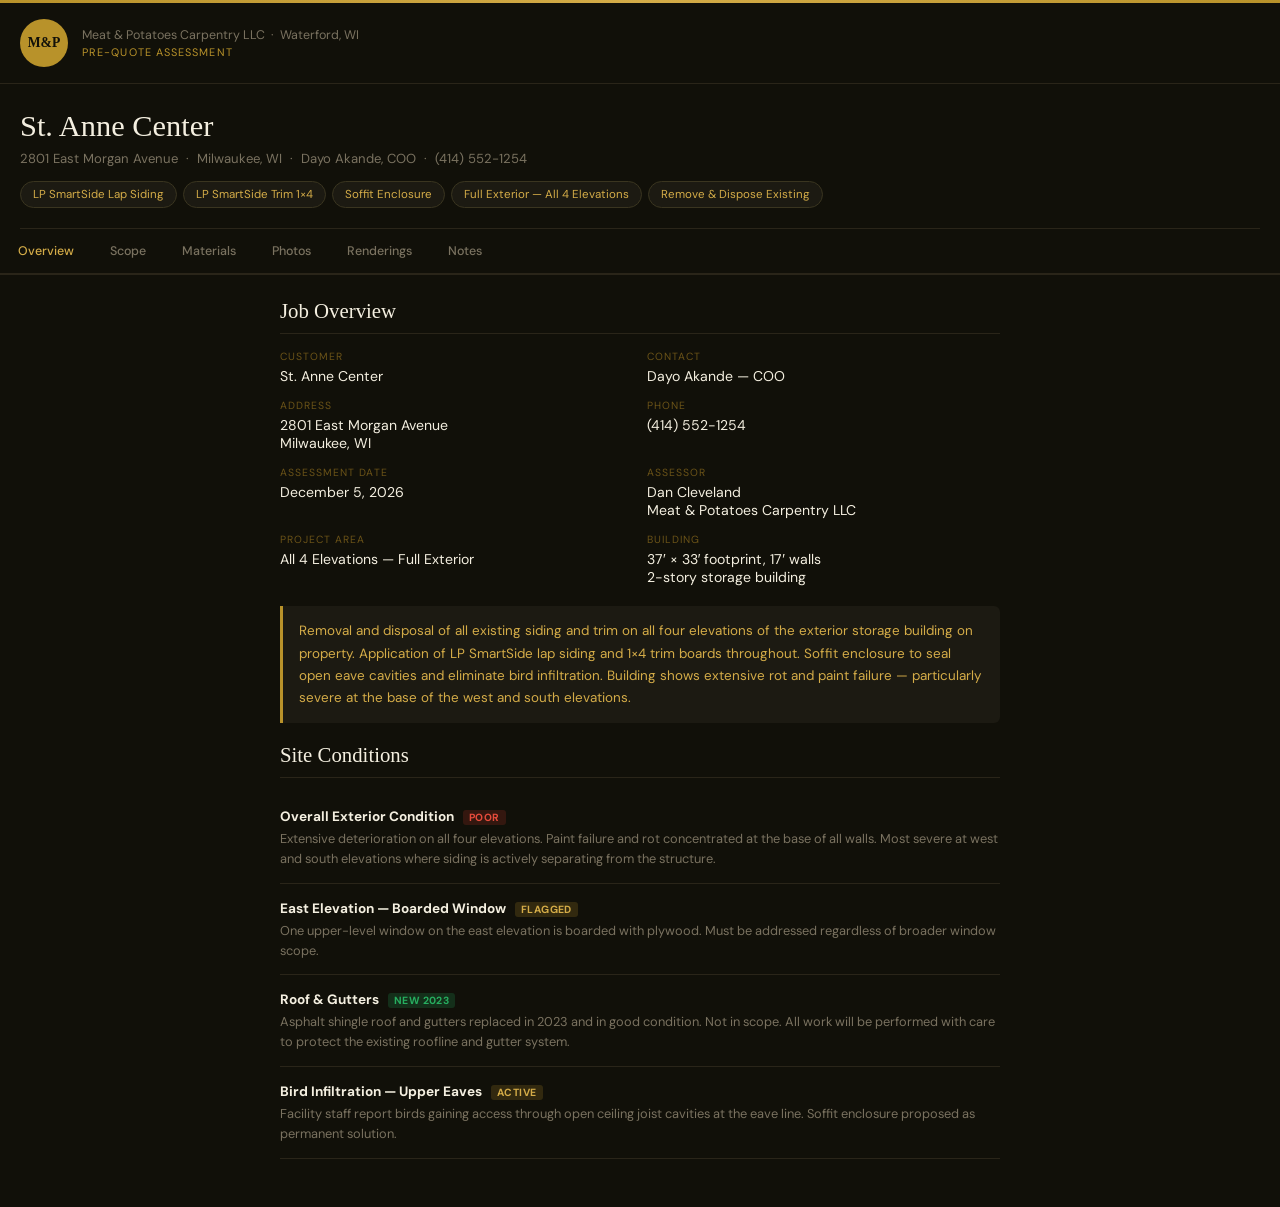
==== StAnn/index.html @ 80e38865 "Rename index.html to index.html" ====
<!DOCTYPE html>

<html lang="en">
<head>
<meta charset="UTF-8">
<meta name="viewport" content="width=device-width, initial-scale=1.0">
<title>Pre-Quote Assessment — St. Anne Center</title>
<link href="https://fonts.googleapis.com/css2?family=DM+Sans:wght@400;500;700&family=Playfair+Display:wght@600;700&display=swap" rel="stylesheet">
<style>
* { box-sizing: border-box; margin: 0; padding: 0; }
body { font-family: 'DM Sans', sans-serif; background: #111009; color: #F4EFE0; min-height: 100vh; }

/* HEADER */
.site-header { background: #111009; border-bottom: 1px solid #2A2519; padding: 16px 20px; display: flex; align-items: center; gap: 14px; }
.logo-circle { width: 48px; height: 48px; border-radius: 50%; background: #B8922A; display: flex; align-items: center; justify-content: center; font-family: ‘Playfair Display’, serif; font-size: 0.85rem; font-weight: 700; color: #111009; flex-shrink: 0; }
.header-text { flex: 1; }
.header-company { font-size: 0.78rem; color: #7A7260; }
.header-doc { font-size: 0.68rem; text-transform: uppercase; letter-spacing: 0.1em; color: #B8922A; margin-top: 2px; }
.gold-bar { height: 3px; background: linear-gradient(90deg, #B8922A, #D4AC48, #B8922A); }

/* HERO */
.hero { padding: 24px 20px 0; }
.hero-title { font-family: ‘Playfair Display’, serif; font-size: 1.9rem; color: #F4EFE0; line-height: 1.2; }
.hero-sub { font-size: 0.82rem; color: #7A7260; margin-top: 6px; }
.hero-chips { display: flex; flex-wrap: wrap; gap: 6px; margin-top: 14px; padding-bottom: 20px; border-bottom: 1px solid #2A2519; }
.chip { background: #1C1A12; border: 1px solid #3A3520; border-radius: 20px; padding: 5px 12px; font-size: 0.72rem; color: #D4AC48; }

/* TABS */
.tabs { display: flex; overflow-x: auto; border-bottom: 2px solid #2A2519; background: #111009; -webkit-overflow-scrolling: touch; scrollbar-width: none; }
.tabs::-webkit-scrollbar { display: none; }
.tab { padding: 14px 18px; font-size: 0.78rem; font-weight: 500; color: #7A7260; cursor: pointer; white-space: nowrap; border-bottom: 2px solid transparent; margin-bottom: -2px; flex-shrink: 0; }
.tab.active { color: #D4AC48; border-bottom-color: #B8922A; }

/* PANELS */
.panel { display: none; padding: 24px 20px 48px; max-width: 760px; margin: 0 auto; }
.panel.active { display: block; }

/* SHARED CONTENT STYLES */
.section-title { font-family: ‘Playfair Display’, serif; font-size: 1.3rem; color: #F4EFE0; margin-bottom: 16px; padding-bottom: 10px; border-bottom: 1px solid #2A2519; }
.info-grid { display: grid; grid-template-columns: 1fr 1fr; gap: 14px; margin-bottom: 20px; }
.info-item label { display: block; font-size: 0.65rem; text-transform: uppercase; letter-spacing: 0.1em; color: #6B5318; margin-bottom: 4px; }
.info-item .val { font-size: 0.88rem; color: #F4EFE0; }
.summary-box { background: #1C1A12; border-left: 3px solid #B8922A; border-radius: 0 6px 6px 0; padding: 14px 16px; font-size: 0.84rem; line-height: 1.65; color: #D4AC48; margin-bottom: 20px; }

/* SCOPE LIST */
.scope-list { display: flex; flex-direction: column; gap: 2px; }
.scope-row { display: flex; gap: 14px; padding: 14px 0; border-bottom: 1px solid #2A2519; align-items: flex-start; }
.scope-num { font-family: ‘Playfair Display’, serif; font-size: 1.2rem; color: #B8922A; font-weight: 700; min-width: 24px; line-height: 1; }
.scope-text h4 { font-size: 0.85rem; font-weight: 700; color: #F4EFE0; margin-bottom: 4px; }
.scope-text p { font-size: 0.8rem; color: #7A7260; line-height: 1.55; }
.tag { display: inline-block; border-radius: 3px; padding: 1px 6px; font-size: 0.65rem; font-weight: 700; text-transform: uppercase; letter-spacing: 0.04em; margin-left: 6px; }
.tag-warn { background: rgba(184,146,42,0.2); color: #D4AC48; }
.tag-bad { background: rgba(192,57,43,0.2); color: #E74C3C; }
.tag-good { background: rgba(39,174,96,0.2); color: #27AE60; }

/* MATERIALS TABLE */
.mat-table { width: 100%; border-collapse: collapse; font-size: 0.81rem; margin-top: 16px; }
.mat-table th { text-align: left; padding: 10px 12px; font-size: 0.67rem; text-transform: uppercase; letter-spacing: 0.08em; color: #B8922A; border-bottom: 1px solid #2A2519; }
.mat-table th.r { text-align: right; }
.mat-table td { padding: 10px 12px; border-bottom: 1px solid #1C1A12; color: #D4AC48; vertical-align: top; }
.mat-table td.label { color: #F4EFE0; }
.mat-table td.r { text-align: right; font-family: monospace; }
.mat-table .sub { font-size: 0.72rem; color: #7A7260; display: block; margin-top: 2px; }
.mat-table .total td { border-top: 1px solid #B8922A; font-weight: 700; color: #D4AC48; }
.note-box { background: #1C1A12; border: 1px solid #2A2519; border-radius: 6px; padding: 12px 14px; font-size: 0.8rem; color: #7A7260; line-height: 1.6; font-style: italic; margin-top: 16px; }

/* PHOTOS */
.photo-grid { display: grid; grid-template-columns: 1fr 1fr; gap: 10px; margin-top: 16px; }
.photo-card { border-radius: 8px; overflow: hidden; position: relative; aspect-ratio: 16/10; background: #1C1A12; }
.photo-card img { width: 100%; height: 100%; object-fit: cover; display: block; }
.photo-overlay { position: absolute; bottom: 0; left: 0; right: 0; background: linear-gradient(transparent, rgba(17,16,9,0.9)); padding: 20px 12px 10px; }
.photo-overlay .elev { font-size: 0.72rem; font-weight: 700; text-transform: uppercase; letter-spacing: 0.07em; color: #D4AC48; }
.photo-overlay .dims { font-size: 0.68rem; color: rgba(212,172,72,0.65); margin-top: 2px; }

/* NOTES */
.note-item { background: #1C1A12; border-radius: 6px; padding: 14px 16px; margin-bottom: 10px; border-left: 3px solid #B8922A; }
.note-item h4 { font-size: 0.82rem; font-weight: 700; color: #D4AC48; margin-bottom: 6px; }
.note-item p { font-size: 0.8rem; color: #7A7260; line-height: 1.6; }

@media (max-width: 480px) {
.info-grid { grid-template-columns: 1fr; }
.photo-grid { grid-template-columns: 1fr; }
.hero-title { font-size: 1.5rem; }
}
</style>

</head>
<body>

<div class="gold-bar"></div>
<div class="site-header">
  <div class="logo-circle">M&amp;P</div>
  <div class="header-text">
    <div class="header-company">Meat &amp; Potatoes Carpentry LLC &nbsp;&middot;&nbsp; Waterford, WI</div>
    <div class="header-doc">Pre-Quote Assessment</div>
  </div>
</div>

<div class="hero">
  <div class="hero-title">St. Anne Center</div>
  <div class="hero-sub">2801 East Morgan Avenue &nbsp;&middot;&nbsp; Milwaukee, WI &nbsp;&middot;&nbsp; Dayo Akande, COO &nbsp;&middot;&nbsp; (414) 552-1254</div>
  <div class="hero-chips">
    <span class="chip">LP SmartSide Lap Siding</span>
    <span class="chip">LP SmartSide Trim 1&times;4</span>
    <span class="chip">Soffit Enclosure</span>
    <span class="chip">Full Exterior &mdash; All 4 Elevations</span>
    <span class="chip">Remove &amp; Dispose Existing</span>
  </div>
</div>

<div class="tabs">
  <div class="tab active" onclick="showTab('overview')">Overview</div>
  <div class="tab" onclick="showTab('scope')">Scope</div>
  <div class="tab" onclick="showTab('materials')">Materials</div>
  <div class="tab" onclick="showTab('photos')">Photos</div>
  <div class="tab" onclick="showTab('renderings')">Renderings</div>
  <div class="tab" onclick="showTab('notes')">Notes</div>
</div>

<!-- OVERVIEW -->

<div class="panel active" id="tab-overview">
  <div class="section-title">Job Overview</div>
  <div class="info-grid">
    <div class="info-item"><label>Customer</label><div class="val">St. Anne Center</div></div>
    <div class="info-item"><label>Contact</label><div class="val">Dayo Akande &mdash; COO</div></div>
    <div class="info-item"><label>Address</label><div class="val">2801 East Morgan Avenue<br>Milwaukee, WI</div></div>
    <div class="info-item"><label>Phone</label><div class="val">(414) 552-1254</div></div>
    <div class="info-item"><label>Assessment Date</label><div class="val" id="adate"></div></div>
    <div class="info-item"><label>Assessor</label><div class="val">Dan Cleveland<br>Meat &amp; Potatoes Carpentry LLC</div></div>
    <div class="info-item"><label>Project Area</label><div class="val">All 4 Elevations &mdash; Full Exterior</div></div>
    <div class="info-item"><label>Building</label><div class="val">37&prime; &times; 33&prime; footprint, 17&prime; walls<br>2-story storage building</div></div>
  </div>
  <div class="summary-box">
    Removal and disposal of all existing siding and trim on all four elevations of the exterior storage building on property. Application of LP SmartSide lap siding and 1&times;4 trim boards throughout. Soffit enclosure to seal open eave cavities and eliminate bird infiltration. Building shows extensive rot and paint failure &mdash; particularly severe at the base of the west and south elevations.
  </div>
  <div class="section-title" style="margin-top:8px;">Site Conditions</div>
  <div class="scope-list">
    <div class="scope-row">
      <div class="scope-text">
        <h4>Overall Exterior Condition <span class="tag tag-bad">Poor</span></h4>
        <p>Extensive deterioration on all four elevations. Paint failure and rot concentrated at the base of all walls. Most severe at west and south elevations where siding is actively separating from the structure.</p>
      </div>
    </div>
    <div class="scope-row">
      <div class="scope-text">
        <h4>East Elevation &mdash; Boarded Window <span class="tag tag-warn">Flagged</span></h4>
        <p>One upper-level window on the east elevation is boarded with plywood. Must be addressed regardless of broader window scope.</p>
      </div>
    </div>
    <div class="scope-row">
      <div class="scope-text">
        <h4>Roof &amp; Gutters <span class="tag tag-good">New 2023</span></h4>
        <p>Asphalt shingle roof and gutters replaced in 2023 and in good condition. Not in scope. All work will be performed with care to protect the existing roofline and gutter system.</p>
      </div>
    </div>
    <div class="scope-row">
      <div class="scope-text">
        <h4>Bird Infiltration &mdash; Upper Eaves <span class="tag tag-warn">Active</span></h4>
        <p>Facility staff report birds gaining access through open ceiling joist cavities at the eave line. Soffit enclosure proposed as permanent solution.</p>
      </div>
    </div>
  </div>
</div>

<!-- SCOPE -->

<div class="panel" id="tab-scope">
  <div class="section-title">Scope of Work</div>
  <div class="scope-list">
    <div class="scope-row">
      <div class="scope-num">1</div>
      <div class="scope-text">
        <h4>Remove &amp; Dispose &mdash; All Existing Siding</h4>
        <p>Full tear-off and disposal of all existing siding material on all four elevations. Existing material is deteriorated and not salvageable. Debris removed from site.</p>
      </div>
    </div>
    <div class="scope-row">
      <div class="scope-num">2</div>
      <div class="scope-text">
        <h4>Remove &amp; Dispose &mdash; All Existing Trim</h4>
        <p>Full removal and disposal of all existing trim including corner boards, band board, and all window and door casings on all four elevations.</p>
      </div>
    </div>
    <div class="scope-row">
      <div class="scope-num">3</div>
      <div class="scope-text">
        <h4>Inspect Sheathing &amp; Install House Wrap</h4>
        <p>Sheathing condition assessed after demo. Water-resistive barrier installed where missing or damaged. Substrate rot repairs scoped separately via change order as needed.</p>
      </div>
    </div>
    <div class="scope-row">
      <div class="scope-num">4</div>
      <div class="scope-text">
        <h4>Install LP SmartSide Lap Siding</h4>
        <p>7/16&rdquo; &times; 8&rdquo; &times; 16&prime; panels at 6&rdquo; exposure throughout all four elevations. ~370 pieces including 10% waste.</p>
      </div>
    </div>
    <div class="scope-row">
      <div class="scope-num">5</div>
      <div class="scope-text">
        <h4>Install LP SmartSide 1&times;4 Trim Boards</h4>
        <p>Corner boards at all four corners, horizontal band board at floor-line transition, and casings at all window and door openings. ~38 boards / 527 LF including waste.</p>
      </div>
    </div>
    <div class="scope-row">
      <div class="scope-num">6</div>
      <div class="scope-text">
        <h4>Install Soffit Enclosure &mdash; Bird Infiltration Solution</h4>
        <p>Soffit material installed along full eave perimeter to permanently close off open joist bays and seal structure against bird entry. Material and footage TBD &mdash; measure on site. Performed concurrently with siding scope.</p>
      </div>
    </div>
    <div class="scope-row">
      <div class="scope-num">*</div>
      <div class="scope-text">
        <h4>Entry Doors &mdash; TBD <span class="tag tag-warn">Discuss</span></h4>
        <p>Multiple entry doors in poor condition. Once new siding is in place, doors will be visually prominent. Replacement or TLC to be discussed with ownership before quote is finalized.</p>
      </div>
    </div>
    <div class="scope-row">
      <div class="scope-num">*</div>
      <div class="scope-text">
        <h4>Windows &mdash; Not in Scope / Return Visit <span class="tag tag-warn">Optional</span></h4>
        <p>Windows not measured at this visit. If replacement desired, return visit required. Ballpark pricing available upon request.</p>
      </div>
    </div>
  </div>
</div>

<!-- MATERIALS -->

<div class="panel" id="tab-materials">
  <div class="section-title">Material Takeoff</div>
  <table class="mat-table">
    <thead>
      <tr>
        <th>Material</th><th class="r">Qty</th><th>Notes</th>
      </tr>
    </thead>
    <tbody>
      <tr>
        <td class="label">LP SmartSide Lap Siding<span class="sub">7/16&rdquo; &times; 8&rdquo; &times; 16&prime;</span></td>
        <td class="r">~370 pcs</td>
        <td>2,008 SF net area &divide; 6 SF per piece + 10% waste</td>
      </tr>
      <tr>
        <td class="label">LP SmartSide Trim Boards<span class="sub">1&times;4 &times; 16&prime;</span></td>
        <td class="r">~38 boards</td>
        <td>527 LF total + 15% waste</td>
      </tr>
      <tr>
        <td class="label">Soffit Material<span class="sub">TBD &mdash; LP or Aluminum</span></td>
        <td class="r">TBD</td>
        <td>Measure eave perimeter on site</td>
      </tr>
      <tr>
        <td class="label">House Wrap (WRB)<span class="sub">If required</span></td>
        <td class="r">TBD</td>
        <td>Confirm at demo</td>
      </tr>
      <tr>
        <td class="label">LP-Approved Fasteners</td>
        <td class="r">TBD</td>
        <td>Per LP spec sheet</td>
      </tr>
      <tr>
        <td class="label">Color-Matched Caulk</td>
        <td class="r">TBD</td>
        <td>Recommended at all seams</td>
      </tr>
    </tbody>
  </table>

  <div class="section-title" style="margin-top:28px;">Wall Area Breakdown</div>
  <table class="mat-table">
    <thead>
      <tr><th>Elevation</th><th>Dimensions</th><th class="r">Gross SF</th><th class="r">Deduct</th><th class="r">Net SF</th></tr>
    </thead>
    <tbody>
      <tr><td class="label">North</td><td>37&prime; &times; 17&prime;</td><td class="r">629</td><td class="r">90</td><td class="r">539</td></tr>
      <tr><td class="label">East</td><td>33&prime; &times; 17&prime;</td><td class="r">561</td><td class="r">120</td><td class="r">441</td></tr>
      <tr><td class="label">South</td><td>37&prime; &times; 17&prime;</td><td class="r">629</td><td class="r">150</td><td class="r">479</td></tr>
      <tr><td class="label">West</td><td>33&prime; &times; 17&prime;</td><td class="r">561</td><td class="r">12</td><td class="r">549</td></tr>
      <tr class="total"><td class="label"><strong>Total</strong></td><td></td><td class="r">2,380</td><td class="r">372</td><td class="r"><strong>2,008</strong></td></tr>
    </tbody>
  </table>

  <div class="section-title" style="margin-top:28px;">Trim Linear Footage</div>
  <table class="mat-table">
    <thead><tr><th>Trim Location</th><th>Description</th><th class="r">LF</th></tr></thead>
    <tbody>
      <tr><td class="label">Corner Boards</td><td>4 corners &times; 2 boards &times; 17&prime;</td><td class="r">136</td></tr>
      <tr><td class="label">Band Board</td><td>Horizontal break &mdash; all 4 sides</td><td class="r">140</td></tr>
      <tr><td class="label">Window Casings</td><td>~10 windows avg 14 LF each</td><td class="r">140</td></tr>
      <tr><td class="label">Overhead Door Casings</td><td>3 doors &times; ~17 LF</td><td class="r">51</td></tr>
      <tr><td class="label">Entry Door Casings</td><td>3 doors &times; ~20 LF</td><td class="r">60</td></tr>
      <tr class="total"><td class="label"><strong>Total Trim LF</strong></td><td></td><td class="r"><strong>527</strong></td></tr>
    </tbody>
  </table>
</div>

<!-- PHOTOS -->

<div class="panel" id="tab-photos">
  <div class="section-title">Site Photos</div>
  <div class="photo-grid">
    <div class="photo-card">
      <img src="[data-uri]" alt="North Elevation">
      <div class="photo-overlay">
        <div class="elev">North Elevation</div>
        <div class="dims">37&prime; wide &times; 17&prime; tall</div>
      </div>
    </div>
    <div class="photo-card">
      <img src="[data-uri]" alt="East Elevation">
      <div class="photo-overlay">
        <div class="elev">East Elevation</div>
        <div class="dims">33&prime; wide &times; 17&prime; tall &mdash; severe base rot</div>
      </div>
    </div>
    <div class="photo-card">
      <img src="[data-uri]" alt="South Elevation">
      <div class="photo-overlay">
        <div class="elev">South Elevation</div>
        <div class="dims">37&prime; wide &times; 17&prime; tall &mdash; rot at base</div>
      </div>
    </div>
    <div class="photo-card">
      <img src="[data-uri]" alt="West Elevation">
      <div class="photo-overlay">
        <div class="elev">West Elevation</div>
        <div class="dims">33&prime; wide &times; 17&prime; tall &mdash; worst damage</div>
      </div>
    </div>
  </div>
</div>

<!-- RENDERINGS -->

<div class="panel" id="tab-renderings">
  <div class="section-title">Conceptual Renderings</div>
  <p style="font-size:0.82rem;color:#7A7260;margin-bottom:16px;line-height:1.6;">The following renderings illustrate what this building could look like with new LP SmartSide lap siding and trim installed. These are AI-generated concept images based on the existing structure &mdash; actual color and finish to be confirmed by ownership.</p>
  <div style="display:flex;flex-direction:column;gap:14px;">
    <div style="border-radius:8px;overflow:hidden;">
      <img src="[data-uri]" alt="East Elevation Rendering" style="width:100%;display:block;">
      <div style="background:#1C1A12;padding:10px 14px;font-size:0.75rem;color:#B8922A;font-weight:700;text-transform:uppercase;letter-spacing:0.07em;">East Elevation &mdash; Before &amp; After</div>
    </div>
    <div style="border-radius:8px;overflow:hidden;">
      <img src="[data-uri]" alt="North Elevation Rendering" style="width:100%;display:block;">
      <div style="background:#1C1A12;padding:10px 14px;font-size:0.75rem;color:#B8922A;font-weight:700;text-transform:uppercase;letter-spacing:0.07em;">North Elevation &mdash; Before &amp; After</div>
    </div>
  </div>
  <div style="margin-top:14px;background:#1C1A12;border-left:3px solid #B8922A;border-radius:0 6px 6px 0;padding:12px 14px;font-size:0.78rem;color:#7A7260;font-style:italic;line-height:1.6;">
    Renderings are conceptual only. Final appearance will vary based on color selection, trim profile, and site conditions.
  </div>
</div>

<!-- NOTES -->

<div class="panel" id="tab-notes">
  <div class="section-title">Notes &amp; Next Steps</div>
  <div class="note-item">
    <h4>Substrate Contingency &mdash; Change Order Language</h4>
    <p>Full extent of rot into sheathing and framing cannot be determined until demolition begins. Contract should include a change order provision for substrate/framing repairs discovered during demo &mdash; particularly at the base of the west and south elevations where separation is visible.</p>
  </div>
  <div class="note-item">
    <h4>Siding Color &amp; Finish Selection Needed</h4>
    <p>LP SmartSide color and finish to be confirmed by ownership before material order can be placed.</p>
  </div>
  <div class="note-item">
    <h4>Soffit Measurement Required</h4>
    <p>Eave perimeter measurement and soffit product selection (LP SmartSide, aluminum, or vented panel) needed before soffit scope can be fully priced.</p>
  </div>
  <div class="note-item">
    <h4>Entry Door Decision</h4>
    <p>Multiple entry doors are in rough condition. Determine with ownership whether replacement or refurbishment will be included in scope before quote is finalized.</p>
  </div>
  <div class="note-item">
    <h4>Windows &mdash; Optional Return Visit</h4>
    <p>If window replacement is desired, a return visit for rough opening measurements is required. Ballpark pricing can be provided on request. Boarded east window must be addressed regardless.</p>
  </div>
  <div class="note-item">
    <h4>Disposal &amp; Site Logistics</h4>
    <p>Confirm dumpster placement, site access, and any facility-specific logistics with St. Anne Center facilities team before mobilization.</p>
  </div>
</div>

<script>
  function showTab(id) {
    document.querySelectorAll('.tab').forEach(function(t) { t.classList.remove('active'); });
    document.querySelectorAll('.panel').forEach(function(p) { p.classList.remove('active'); });
    document.getElementById('tab-' + id).classList.add('active');
    event.target.classList.add('active');
    window.scrollTo(0, 0);
  }
  document.getElementById('adate').textContent = new Date().toLocaleDateString('en-US', { month: 'long', day: 'numeric', year: 'numeric' });
</script>

</body>
</html>
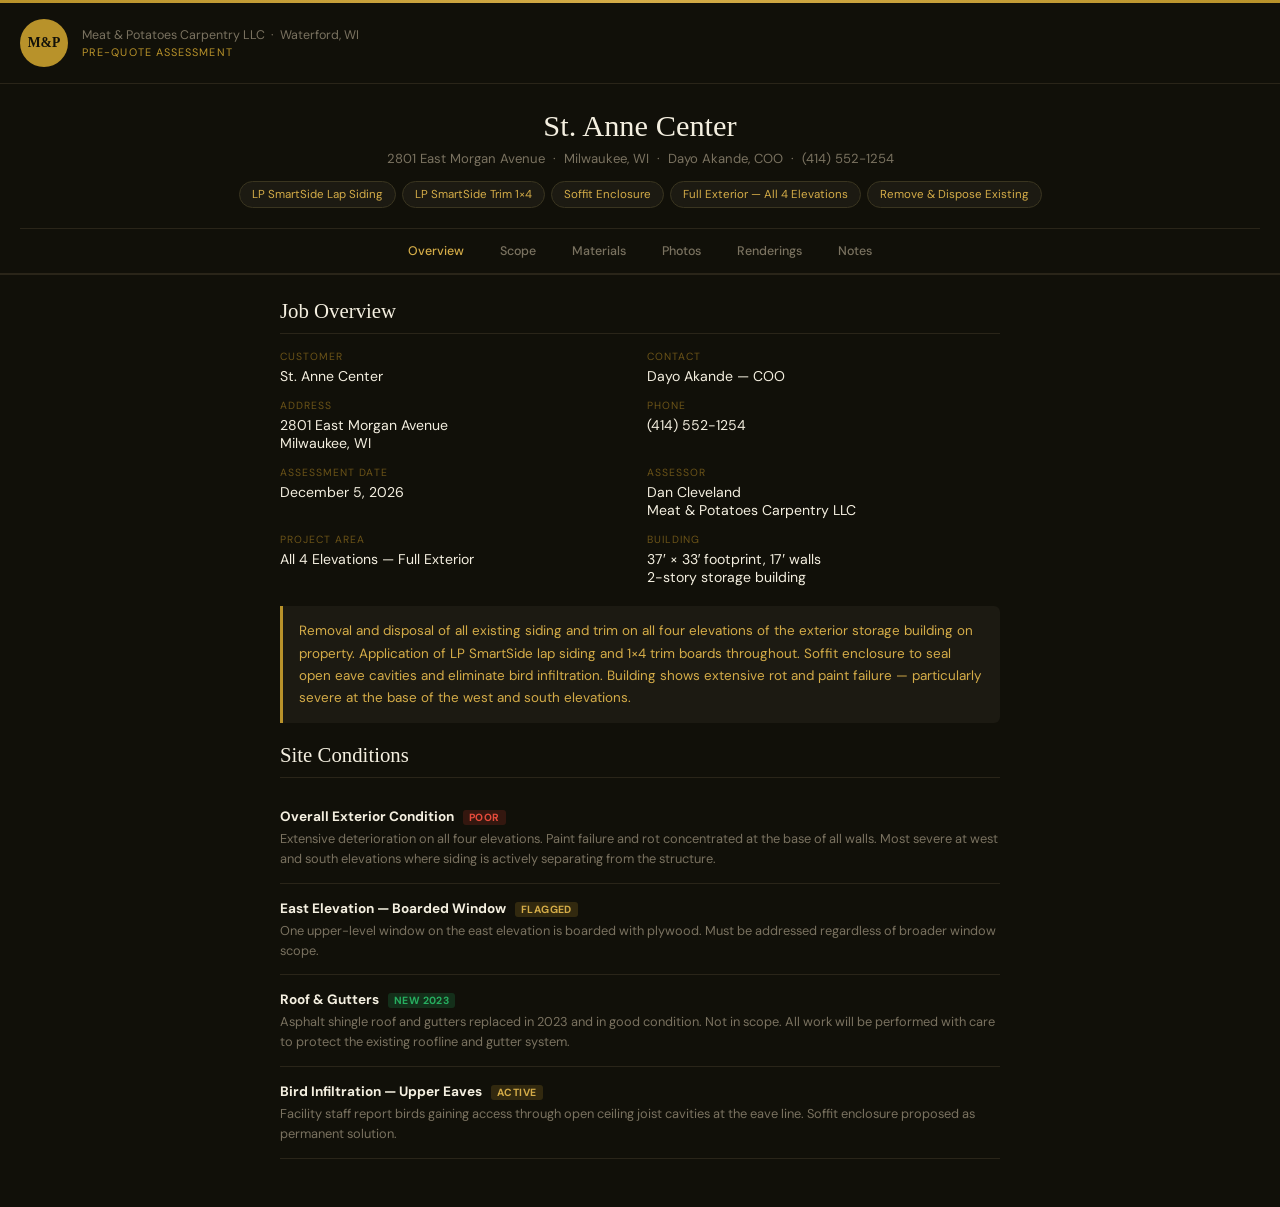
==== commit d6c65ac9: "Update index.html" ====
--- a/StAnn/index.html
+++ b/StAnn/index.html
@@ -19,14 +19,14 @@
 .gold-bar { height: 3px; background: linear-gradient(90deg, #B8922A, #D4AC48, #B8922A); }
 
 /* HERO */
-.hero { padding: 24px 20px 0; }
+.hero { padding: 24px 20px 0; text-align: center; }
 .hero-title { font-family: ‘Playfair Display’, serif; font-size: 1.9rem; color: #F4EFE0; line-height: 1.2; }
 .hero-sub { font-size: 0.82rem; color: #7A7260; margin-top: 6px; }
-.hero-chips { display: flex; flex-wrap: wrap; gap: 6px; margin-top: 14px; padding-bottom: 20px; border-bottom: 1px solid #2A2519; }
+.hero-chips { display: flex; flex-wrap: wrap; gap: 6px; margin-top: 14px; padding-bottom: 20px; border-bottom: 1px solid #2A2519; justify-content: center; }
 .chip { background: #1C1A12; border: 1px solid #3A3520; border-radius: 20px; padding: 5px 12px; font-size: 0.72rem; color: #D4AC48; }
 
 /* TABS */
-.tabs { display: flex; overflow-x: auto; border-bottom: 2px solid #2A2519; background: #111009; -webkit-overflow-scrolling: touch; scrollbar-width: none; }
+.tabs { display: flex; overflow-x: auto; border-bottom: 2px solid #2A2519; background: #111009; -webkit-overflow-scrolling: touch; scrollbar-width: none; justify-content: center; }
 .tabs::-webkit-scrollbar { display: none; }
 .tab { padding: 14px 18px; font-size: 0.78rem; font-weight: 500; color: #7A7260; cursor: pointer; white-space: nowrap; border-bottom: 2px solid transparent; margin-bottom: -2px; flex-shrink: 0; }
 .tab.active { color: #D4AC48; border-bottom-color: #B8922A; }
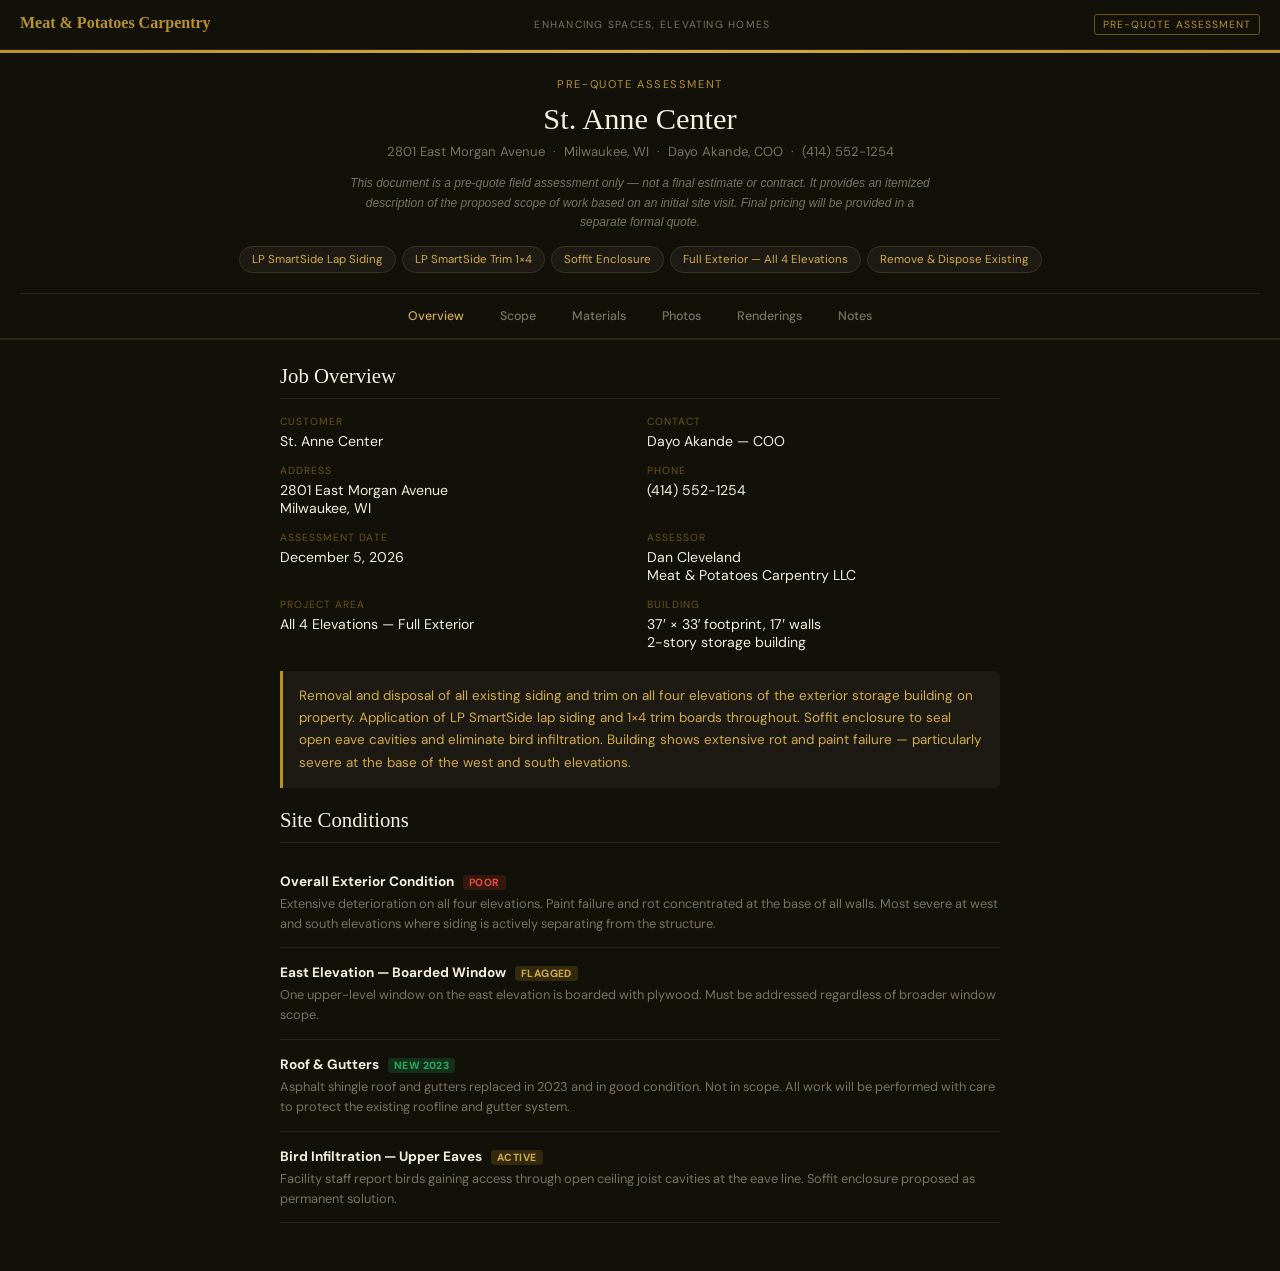
==== commit 783540f7: "Update index.html" ====
--- a/StAnn/index.html
+++ b/StAnn/index.html
@@ -11,15 +11,16 @@
 body { font-family: 'DM Sans', sans-serif; background: #111009; color: #F4EFE0; min-height: 100vh; }
 
 /* HEADER */
-.site-header { background: #111009; border-bottom: 1px solid #2A2519; padding: 16px 20px; display: flex; align-items: center; gap: 14px; }
-.logo-circle { width: 48px; height: 48px; border-radius: 50%; background: #B8922A; display: flex; align-items: center; justify-content: center; font-family: ‘Playfair Display’, serif; font-size: 0.85rem; font-weight: 700; color: #111009; flex-shrink: 0; }
-.header-text { flex: 1; }
-.header-company { font-size: 0.78rem; color: #7A7260; }
-.header-doc { font-size: 0.68rem; text-transform: uppercase; letter-spacing: 0.1em; color: #B8922A; margin-top: 2px; }
+.site-header { background: #111009; border-bottom: 1px solid #2A2519; padding: 14px 20px; display: flex; align-items: baseline; justify-content: space-between; }
+.header-brand { font-family: ‘Playfair Display’, serif; font-size: 1rem; color: #B8922A; font-weight: 600; }
+.header-tagline { font-size: 0.65rem; text-transform: uppercase; letter-spacing: 0.12em; color: #7A7260; }
+.header-badge { font-size: 0.65rem; text-transform: uppercase; letter-spacing: 0.1em; color: #B8922A; border: 1px solid #6B5318; padding: 3px 8px; border-radius: 3px; }
 .gold-bar { height: 3px; background: linear-gradient(90deg, #B8922A, #D4AC48, #B8922A); }
 
 /* HERO */
 .hero { padding: 24px 20px 0; text-align: center; }
+.hero-pre { font-size: 0.7rem; text-transform: uppercase; letter-spacing: 0.14em; color: #B8922A; margin-bottom: 10px; }
+.hero-disclaimer { font-size: 0.75rem; color: #7A7260; line-height: 1.6; margin-top: 14px; max-width: 580px; margin-left: auto; margin-right: auto; font-style: italic; }
 .hero-title { font-family: ‘Playfair Display’, serif; font-size: 1.9rem; color: #F4EFE0; line-height: 1.2; }
 .hero-sub { font-size: 0.82rem; color: #7A7260; margin-top: 6px; }
 .hero-chips { display: flex; flex-wrap: wrap; gap: 6px; margin-top: 14px; padding-bottom: 20px; border-bottom: 1px solid #2A2519; justify-content: center; }
@@ -87,18 +88,18 @@
 </head>
 <body>
 
+<div class="site-header">
+  <div class="header-brand">Meat &amp; Potatoes Carpentry</div>
+  <div class="header-tagline">ENHANCING SPACES, ELEVATING HOMES</div>
+  <div class="header-badge">PRE-QUOTE ASSESSMENT</div>
+</div>
 <div class="gold-bar"></div>
-<div class="site-header">
-  <div class="logo-circle">M&amp;P</div>
-  <div class="header-text">
-    <div class="header-company">Meat &amp; Potatoes Carpentry LLC &nbsp;&middot;&nbsp; Waterford, WI</div>
-    <div class="header-doc">Pre-Quote Assessment</div>
-  </div>
-</div>
 
 <div class="hero">
+  <div class="hero-pre">Pre-Quote Assessment</div>
   <div class="hero-title">St. Anne Center</div>
   <div class="hero-sub">2801 East Morgan Avenue &nbsp;&middot;&nbsp; Milwaukee, WI &nbsp;&middot;&nbsp; Dayo Akande, COO &nbsp;&middot;&nbsp; (414) 552-1254</div>
+  <div class="hero-disclaimer">This document is a pre-quote field assessment only &mdash; not a final estimate or contract. It provides an itemized description of the proposed scope of work based on an initial site visit. Final pricing will be provided in a separate formal quote.</div>
   <div class="hero-chips">
     <span class="chip">LP SmartSide Lap Siding</span>
     <span class="chip">LP SmartSide Trim 1&times;4</span>
